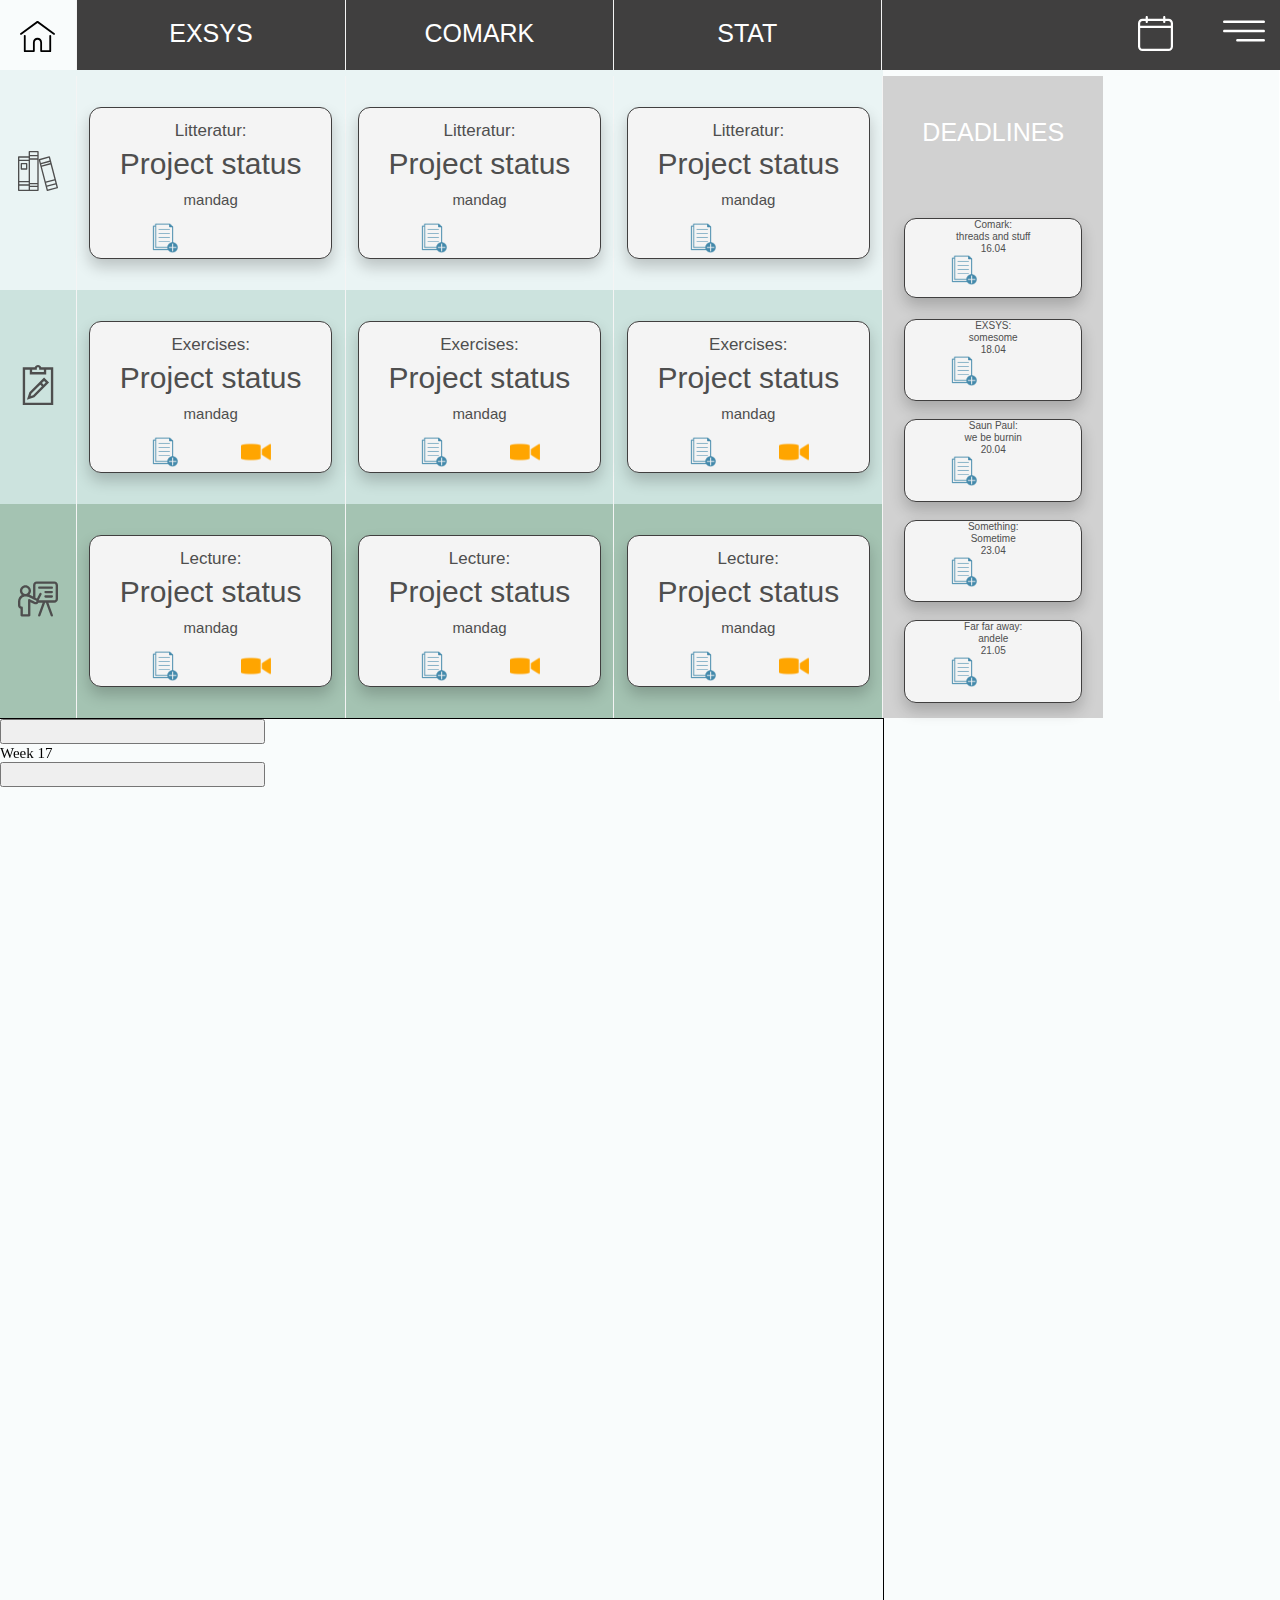
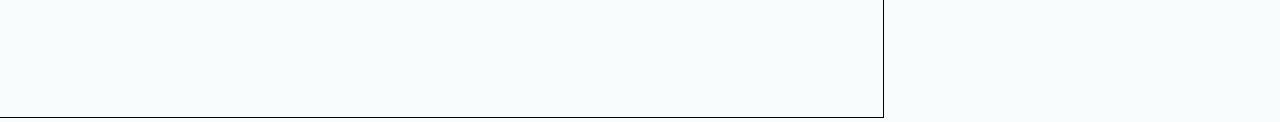
==== index.html @ a2595ec9 "merge" ====
<!DOCTYPE html>
<html lang="en">

<head>
    <meta charset="UTF-8">
    <link rel="stylesheet" type="text/css" href="grid.css">
    <script defer src="Javascript.js"></script>
    <meta http-equiv="X-UA-Compatible" content="IE=edge">
    <meta name="viewport" content="width=device-width, initial-scale=1.0">
</head>

<body>
    <div class="navbar">

        <div class="home" id="home">
            <img class="homeimg" src="/Bilder/home.svg">
        </div>
        <div class="exsys" onclick="andenFunktion()">
            <p>EXSYS</p>
        </div>
        <div class="comark" onclick="andenFunktion()">
            <p>COMARK</p>
        </div>
        <div class="stat" onclick="andenFunktion()">
            <p>STAT</p>
        </div>
        <div class="menu">
            <img class="menuimg">
        </div>
        <a class="kalenderimg" href="kalender.html">
            <img src="/Bilder/kalender.svg">
        </a>
    </div>

    <div class="menubox" id="menubox">
        <p>Menupunkt 1</p>
        <p>Menupunkt 2</p>
        <p>Menupunkt 3</p>
    </div>


    <div class="container">

        <div class="topgab"></div>
        <div class="topgab2"></div>
        <div class="topgab3"></div>
        <div class="topgab4"></div>

        <div class="to">
            <img class="toLogo" src="/Bilder/task.svg">

        </div>

        <div class="toEks">
            <div class="basicbutton">
                <h4>Exercises:</h4>
                <h3>Project status</h3>
                <p>mandag</p>
                <div class="videobutton"></div>
                <div class="documentbutton"></div>
            </div>
        </div>

        <div class="toCom">
            <div class="basicbutton">
                <h4>Exercises:</h4>
                <h3>Project status</h3>
                <p>mandag</p>
                <div class="videobutton"></div>
                <div class="documentbutton"></div>
            </div>
        </div>

        <div class="toStat">
            <div class="basicbutton">
                <h4>Exercises:</h4>
                <h3>Project status</h3>
                <p>mandag</p>
                <div class="videobutton"></div>
                <div class="documentbutton"></div>
            </div>
        </div>



        <div id="myDropdown2" class="dropdown-content2">
            <a href="#">1</a>
            <a href="#">2</a>
            <a href="#">3</a>
            <a href="#">4</a>
            <a href="#">5</a>
            <a href="#">6</a>
        </div>



        <div class="litteratur">
            <img class="litteraturLogo" src="Bilder/book.svg">
        </div>

        <div class="litteraturEks">
            <div class="basicbutton">
                <h4>Litteratur:</h4>
                <h3>Project status</h3>
                <p>mandag</p>
                <div class="documentbutton"></div>
            </div>
        </div>

        <div class="litteraturCom">
            <div class="basicbutton">
                <h4>Litteratur:</h4>
                <h3>Project status</h3>
                <p>mandag</p>
                <div class="documentbutton"></div>
            </div>
        </div>

        <div class="litteraturStat">
            <div class="basicbutton">
                <h4>Litteratur:</h4>
                <h3>Project status</h3>
                <p>mandag</p>
                <div class="documentbutton"></div>
            </div>
        </div>

        <div class="forelæsning">
            <img class="forelæsningLogo" src="Bilder/presentation.svg">
        </div>

        <div class="forelæsningEks">
            <!--Trigger/Open prototyping-->
            <div id="protobutton" class="basicbutton">
                <h4>Lecture:</h4>
                <h3>Project status</h3>
                <p>mandag</p>
                <div class="videobutton"></div>
                <div class="documentbutton"></div>
            </div>
        </div>


        <!--The modal-->
        <div id="protomodal" class="modal">
            <!--Content in the modal-->
            <div class="modal-content">
                <span id="protoclose" class="close">&times;</span>
                <p>Important information about prototyping</p>
            </div>
        </div>


        <div class="forelæsningCom">
            <div id="conbutton" class="basicbutton">
                <h4>Lecture:</h4>
                <h3>Project status</h3>
                <p>mandag</p>
                <div class="videobutton"></div>
                <div class="documentbutton"></div>
            </div>

        </div>

        <div id="conmodal" class="modal">
            <!--Content in the modal-->
            <div class="modal-content">
                <span id="conclose" class="close">&times;</span>
                <p>Important information about concurrency</p>
            </div>
        </div>

        <div class="forelæsningStat">
            <div id="normbutton" class="basicbutton">
                <h4>Lecture:</h4>
                <h3>Project status</h3>
                <p>mandag</p>
                <div class="videobutton"></div>
                <div class="documentbutton"></div>
            </div>
        </div>

        <div id="normmodal" class="modal">
            <!--Content in the modal-->
            <div class="modal-content">
                <span id="normclose" class="close">&times;</span>
                <p>Important information about Normalfordeling</p>
            </div>
        </div>

        <div class="deadlines">
            <h5>DEADLINES</h5>
            <div class="basicbutton space">
                <h4>Comark:</h4>
                <h3>threads and stuff</h3>
                <p>16.04</p>
                <div class="documentbutton"></div>
            </div>
            <div class="basicbutton rest">
                <h4>EXSYS:</h4>
                <h3>somesome</h3>
                <p>18.04</p>
                <div class="documentbutton"></div>
            </div>
            <div class="basicbutton rest">
                <h4>Saun Paul:</h4>
                <h3>we be burnin</h3>
                <p>20.04</p>
                <div class="documentbutton"></div>
            </div>
            <div class="basicbutton rest">
                <h4>Something:</h4>
                <h3>Sometime</h3>
                <p>23.04</p>
                <div class="documentbutton"></div>
            </div>
            <div class="basicbutton rest">
                <h4>Far far away:</h4>
                <h3>andele</h3>
                <p>21.05</p>
                <div class="documentbutton"></div>
            </div>
        </div>
        <!--
        <div class="Chat Chat0">
        </div>
        <div class="Chat Chat1">
        </div>
        <div class="Chat Chat2">
        </div>

        <div class="Chat">
            <button class="ChatButton" type="button" onclick="addChat()">+</button>
            <div id="myDropdown3" class="dropdown-content3">
                <a href="#">Add new chat</a>
            </div>
        </div>
        -->

        <div class="scroll"> </div>

        <div class="kalenderfremogtilbage">
            <button class="back"></button>
            <div class="Weeknumber"> Week 17 </div>
            <button class="front"></button>
        </div>
        <div class="bund">
            Placeholder
        </div>

    </div>
</body>

</html>
---- grid.css ----
body{
  background-color: #f9fcfc;
  margin: 0 auto;
}

.navbar{
  position: fixed;
  width: 100%;
  height: 70px;
  background-color: #403F3F;
  font-family: Helvetica, Arial, sans-serif;
  font-weight: lighter;
  font-size: 25px;
  color: white;
  text-align: center;
  z-index: +5;
}

.navbar div{
  height: 70px;
}

.container {
  margin-top: -7px;
  width: 100%;
  float: left;
  display: grid;
  grid-template-columns: [first] 6% [line2] 21% [line3] 21% [line4] 21% [line5] auto [line6] 30px [end];
  grid-template-rows: [row1-start] auto [row1-end] auto
   [row2-start] auto [row2-end] auto [row3-start] auto [row3-end] auto [row4-start] auto [row4-end] auto 
   [row5-start] auto [row5-end] auto [row6-start] auto [row6-end] auto [row7-start] auto [row7-end] auto [row8-start] 2px [row8-end] 2px [last-line];
}

.exsys{
  float: left;
  width: 21%;
}
.exsys:hover, .comark:hover, .stat:hover{
  background-color: #f9fcfc;
  color: #403F3F;
}
.comark{
  float: left;
  width: 20.8%;
}
.stat{
  float: left;
  width: 20.9%;
}

.menu, .kalenderimg{
  float: right;
}

.home{
  background-color: #f9fcfc;
  float: left;
  width:5.9%;
  align-items: center;
  height: 70px;
}

.homeimg{
  grid-column: 1;
  grid-row: 1;
  width: 35px;
  height: 35px;  
}

.exsys, .comark, .stat, .homeimg, .menuimg, .menu{
  cursor: pointer;
}

.exsys p, .comark p, .stat p, .homeimg{
  margin-top: 19px;
}

.menuimg{
  width: 42px;
  height: 42px;  
  justify-self: end;
  margin-top: 10px;
  margin-right: 15px;
}


.kalenderimg{
  display: grid;
  grid-column: 5;
  grid-row: 1;
  justify-self: end;
  height: 35px;
  width: 35px;
  margin-top: 16px;
  margin-right: 50px;

}


.toLogo, .litteraturLogo, .forelæsningLogo{
  height: 40px;
  width: 40px;
  margin-top: 75px;
  justify-self: center;

}

.topgab { display: grid; grid-column: 1; grid-row: 2;}
.topgab2 { display: grid; grid-column: 2; grid-row: 2;}
.topgab3 { display: grid; grid-column: 3; grid-row: 2;}
.topgab4 { display: grid; grid-column: 4; grid-row: 2;}
.topgab, .topgab2, .topgab3, .topgab4{
  height: 65px;
  background-color: #EAF4F4;
}

.to { display: grid; grid-column: 1; grid-row: 4;}

.toEks{ display: grid; grid-column: 2; grid-row: 4; justify-items: center;}

.toCom{ display: grid; grid-column: 3; grid-row: 4; justify-items: center;}

.toStat{ display: grid; grid-column: 4; grid-row: 4; justify-items: center;}

.litteratur { display: grid; grid-column: 1; grid-row: 3;}

.litteraturEks{ display: grid; grid-column: 2; grid-row: 3; justify-items: center;}

.litteraturCom{ display: grid; grid-column: 3; grid-row: 3; justify-items: center;}

.litteraturStat{display: grid; grid-column: 4; grid-row: 3; justify-items: center;}

.forelæsning{display: grid; grid-column: 1; grid-row: 5; }

.forelæsningEks{display: grid; grid-column: 2; grid-row: 5; justify-items: center;}

.forelæsningCom{display: grid; grid-column: 3; grid-row: 5; justify-items: center;}

.forelæsningStat{display: grid; grid-column: 4; grid-row: 5; justify-items: center;}

.forelæsningStat, .forelæsningCom, .forelæsningEks, .forelæsning{
  background-color: #A4C3B2;
}

.litteratur, .litteraturCom, .litteraturEks, .litteraturStat{
  background-color: #EAF4F4;
}

.to, .toCom, .toEks, .toStat{
  background-color: #CCE3DE; 
}

.forelæsningStat, .forelæsningCom, .forelæsningEks, .forelæsning, .litteratur, .litteraturCom, .litteraturEks, .litteraturStat, .to, .toCom, .toEks, .toStat, .exsys, .comark, .stat, .home{
border-right: 0.1px solid #F4F4F4;
}

  .basicbutton{
    margin-top: 31px;
    margin-bottom: 31px;
    background-color: #F4F4F4;
    z-index: 2;
    color: #403F3F;
    border:0.2px;
    border-style: solid;
    box-shadow: 0px 8px 15px rgba(0, 0, 0, 0.2);
    font-family: 'Roboto', sans-serif;
    border-radius: 12px;
    font-size: 15px;
    height: 150px;
    width: 90%;
    text-align: center;
    }
  
  .basicbutton h4, .basicbutton h3, .basicbutton p{
    justify-self: stretch;
    font-family: Helvetica, Arial, sans-serif;
    font-weight: lighter;
    color:#4e4e4e;
  }  

  .basicbutton h3{
    font-size: 30px;
    margin-top: -17px;
  }

  .basicbutton h4{
    font-size: 17px;
    margin-top: 13px;
  }

  .basicbutton p{
    font-size: 15px;
    margin-top: -20px;
  }
    
.scroll{
  height: 1000px;
  display: grid; grid-column: 2; grid-row: 6; justify-items: center;
}

.dropdown {
  display: inline-block;
  left: 4%;
  top: 20%;
  }
            
  .dropdown-content {
  display: none;
  margin-top: 50px;
  background-color: #f1f1f1;
  min-width: 160px;
  overflow: auto;
  box-shadow: 0px 8px 16px 0px rgba(0,0,0,0.2);
  z-index: 1;
  }
            
  .dropdown-content a {
  color: black;
  border: 1px;
  padding: 12px 16px;
  text-decoration: none;
  display: block;
  }
            
  .dropdown a:hover {background-color: #ddd;}
            
  .show {display: block;}
  
            
  .dropdown-content2 {
  display: none;
  background-color: #f1f1f1;
  min-width: 160px;
  overflow: auto;
  box-shadow: 0px 8px 16px 0px rgba(0,0,0,0.2);
  z-index: 1;
  margin-top: 50px;
  }
            
  .dropdown-content2 a {
  color: black;
  border: 1px;
  text-decoration: none;
  display: block;
  }
            
  .dropdown2 a:hover {background-color: #ddd;}
            
  .show2 {display: block;}
  
  .dropdown3 {
  left: 90%;
  top: 20%;
  }
            
  .dropdown-content3 {
  display: none;
  background-color: #f1f1f1;
  min-width: 160px;
  overflow: auto;
  box-shadow: 0px 8px 16px 0px rgba(0,0,0,0.2);
  z-index: 1;
  margin-top: 42px;
  }
            
  .dropdown-content3 a {
  color: black;
  border: 1px;
  text-decoration: none;
  display: block;
  }
            
  .dropdown3 a:hover {background-color: #ddd;}
            
  .show3 {display: block;}

 .deadlines{
  display: grid;
  grid-column: 5;
  grid-row: 3/7;
  justify-items: center;
  margin: none;
  padding: none;
  background-color: rgb(209, 209, 209);
  width: 60%; 
  height: 39.1%;
  }
  .deadlines h5{
    font-family: Helvetica, Arial, sans-serif;
  font-weight: lighter;
  font-size: 25px;
  color: white;
  }

  .deadlines h4{
    font-size: 10px;
    margin: 0px;
  }
  .deadlines h3{
    font-size: 10px;
    margin-top: 1px;
    margin-bottom: 1px;
    margin: none;
  }
  .deadlines p{
    font-size: 10px;
    margin-top: 1px;
    margin-bottom: 1px;
    margin: none;
  }

  .space{
    margin: 0px;
    height: 80%;
    width: 80%;
  }

  .rest{
    margin: 0px;
    margin-top: 3px;
    height: 80%;
    width: 80%;
  }
  */

  .bund{
    grid-column: 1/5;
    grid-row: 7;
  }

  /*
  .Chat{
    border-radius: 50%
    border: 1px;
    height: 40px;
    width: 40px;
    display: grid;
    box-shadow: 0px 8px 15px rgba(0, 0, 0, 0.4);
    background-size: cover;
    justify-items: center;
    grid-column: 6;
    grid-row: 3/10;
    margin-right: 100px;
    }
    
  .Chat:hover{
    cursor: pointer;
    transform: translateY(-2%);
    }
    
  .Chat0{
    background-image: url(Bilder/Chat.png);
    margin-top: 20px;
    }
          
  .Chat1{
    background-image: url(Bilder/Chat1.png);
    margin-top: 90px;
    }
          
  .Chat2{
    background-image: url(Bilder/Chat2.png);
    margin-top: 160px;
    }
    
    .ChatButton{
      margin-top: 230px; 
    height:40px;
    width:40px;
    line-height: 0.8em;
    color: black;
    border:0px;
    border-style: solid;
    box-shadow: 0px 8px 15px rgba(0, 0, 0, 0.2);
    font-family: 'Roboto', sans-serif;
    border-radius: 25px;
    font-size: 15px;
    }
    */

    
  
/* The Modal (background) */
.modal {
  display: none; /* Hidden by default */
  position: fixed; /* Stay in place */
  z-index: 5; /* Sit on top */
  padding-top: 100px; /* Location of the box */
  left: 25%;
  top: 13%;
  width: 50%; /* Full width */
  height: 50%; /* Full height */
  overflow: auto; /* Enable scroll if needed */
  background-color: rgba(255, 255, 255, 0.4); /* Black w/ opacity */
}

/* Modal Content */
.modal-content {
  background-color: #fefefe;
  margin: auto;
  padding: 20px;
  border: 1px solid #888;
  width: 80%;
}

/* The Close Button */
.close {
  color: #aaaaaa;
  float: right;
  font-size: 28px;
  font-weight: bold;
}

.close:hover,
.close:focus {
  color: #000;
  text-decoration: none;
  cursor: pointer;
}

.navbar{
  position: fixed;
  width: 100%;
  height: 70px;
  background-color: #403F3F;
  font-family: Helvetica, Arial, sans-serif;
  font-weight: lighter;
  font-size: 25px;
  color: white;
  text-align: center;
  z-index: +5;
 }
  
 .navbar div{
  height: 70px;
 }
  
 .menubox{
  margin-top: 70px;
  position: fixed;
  background-color: #403F3F;
  height: 630px;
  width: 0px;
  right: 0;
  -webkit-transition: 1s;
  -moz-transition: 1s;
  -ms-transition: 1s;
  -o-transition: 1s;
  transition: 1s;
  border-left: 0.1px solid #ffffff;
  border-top: 0.1px solid #ffffff;
 }
  
 .menubox p{
  font-size: 25px;
  color: rgb(255, 255, 255);
  font-family: Helvetica, Arial, sans-serif;
  font-weight: lighter;
  margin-left: 50px;
  margin-top: 30px;
  white-space: nowrap;
 }
  
 .menubox.menuexpand {
  width: 31%;
 }

 .menuimg{
  width: 42px;
  height: 42px; 
  justify-self: end;
  margin-top: 10px;
  margin-right: 15px;
  content:url("/Bilder/menu.svg");
  transition: opacity 0.2 ease;
 }
  
  
 .menuimg.menuimgexpand {
  opacity: 100;
  content:url("/Bilder/cros.svg");
 }

 .videobutton{
  float: right;
  background-size: cover;
  background-position-x: center;
  background-image: url(Bilder/video-call-icon-11-256.png);
  height: 30px;
  width: 30px;
  margin-right: 25%;
 }

 .documentbutton{
  float: left;
  background-size: cover;
  background-position-x: center;
  background-image: url(Bilder/adddoc.png);
  height: 30px;
  width: 30px;
  margin-left: 25%;
 }

 .kalenderfremogtilbage{
  grid-column: 1/5;
  grid-row: 6;
  font-size: 15px;
  z-index: 15;
  border: #000;
  border:1px;
  border-style: solid;
  justify-self: center;
  width: 100%;
 }

 .back{
   width: 30%;
   height: 25px;
 }

 .front{
  width: 30%;
  height: 25px;
}

.Weeknumber{
  width: 40%;
}
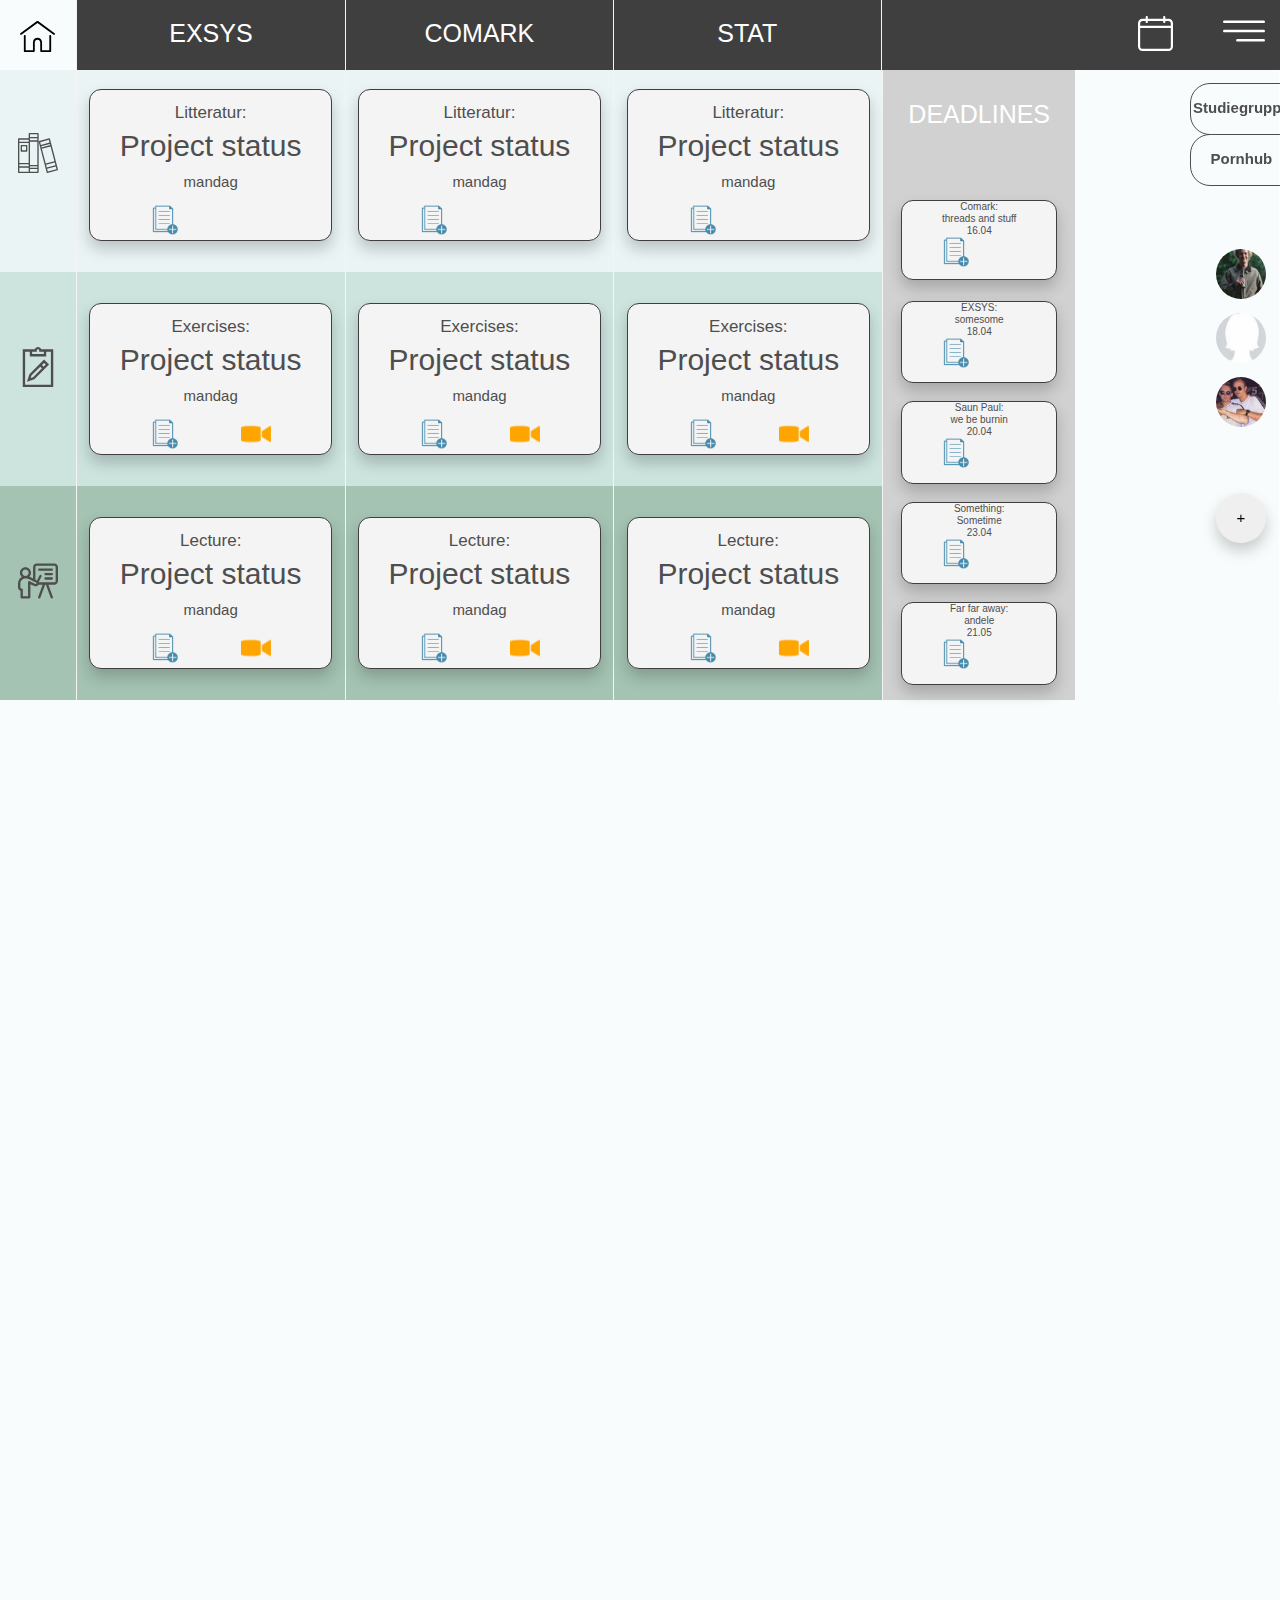
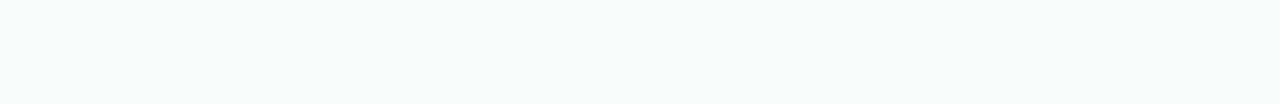
==== commit f3c6de9a: "grupper og chat" ====
--- a/index.html
+++ b/index.html
@@ -221,31 +221,34 @@
                 <div class="documentbutton"></div>
             </div>
         </div>
-        <!--
-        <div class="Chat Chat0">
-        </div>
+
+        <div class="bund">
+            Placeholder
+        </div>
+
         <div class="Chat Chat1">
         </div>
         <div class="Chat Chat2">
         </div>
-
-        <div class="Chat">
+        <div class="Chat Chat3">
+        </div>
+        
+        <div class="Chat"> </div>
+
+        <div class="Chat 4">
             <button class="ChatButton" type="button" onclick="addChat()">+</button>
+        </div>
             <div id="myDropdown3" class="dropdown-content3">
                 <a href="#">Add new chat</a>
             </div>
-        </div>
-        -->
-
+       
         <div class="scroll"> </div>
 
-        <div class="kalenderfremogtilbage">
-            <button class="back"></button>
-            <div class="Weeknumber"> Week 17 </div>
-            <button class="front"></button>
-        </div>
-        <div class="bund">
-            Placeholder
+        <div class="Groups"> 
+            <p>Studiegruppe</p>
+        </div>
+        <div class="Groups Groups1"> 
+            <p>Pornhub</p>
         </div>
 
     </div>
--- a/grid.css
+++ b/grid.css
@@ -25,7 +25,7 @@
   width: 100%;
   float: left;
   display: grid;
-  grid-template-columns: [first] 6% [line2] 21% [line3] 21% [line4] 21% [line5] auto [line6] 30px [end];
+  grid-template-columns: [first] 6% [line2] 21% [line3] 21% [line4] 21% [line5] 15% [line6] 30% [end];
   grid-template-rows: [row1-start] auto [row1-end] auto
    [row2-start] auto [row2-end] auto [row3-start] auto [row3-end] auto [row4-start] auto [row4-end] auto 
    [row5-start] auto [row5-end] auto [row6-start] auto [row6-end] auto [row7-start] auto [row7-end] auto [row8-start] 2px [row8-end] 2px [last-line];
@@ -249,18 +249,23 @@
   .show2 {display: block;}
   
   .dropdown3 {
-  left: 90%;
-  top: 20%;
+    left: 90%;
+    top: 20%;
   }
             
   .dropdown-content3 {
   display: none;
   background-color: #f1f1f1;
-  min-width: 160px;
   overflow: auto;
   box-shadow: 0px 8px 16px 0px rgba(0,0,0,0.2);
-  z-index: 1;
-  margin-top: 42px;
+  z-index: 1; 
+  grid-column: 6;
+  grid-row: 4/6;
+  width: 5%;
+  height: 15%;
+  margin-top: 38%;
+  margin-left:94.5%;
+  position: fixed;
   }
             
   .dropdown-content3 a {
@@ -268,6 +273,7 @@
   border: 1px;
   text-decoration: none;
   display: block;
+  font-size: 15px;
   }
             
   .dropdown3 a:hover {background-color: #ddd;}
@@ -277,13 +283,11 @@
  .deadlines{
   display: grid;
   grid-column: 5;
-  grid-row: 3/7;
+  grid-row: 3/6;
   justify-items: center;
   margin: none;
   padding: none;
   background-color: rgb(209, 209, 209);
-  width: 60%; 
-  height: 39.1%;
   }
   .deadlines h5{
     font-family: Helvetica, Arial, sans-serif;
@@ -321,26 +325,27 @@
     height: 80%;
     width: 80%;
   }
-  */
 
   .bund{
-    grid-column: 1/5;
-    grid-row: 7;
-  }
-
-  /*
+    grid-column: 1/9;
+    grid-row: 8;
+    position: absolute;
+    font-size: 15px;
+  }
+
+  
   .Chat{
-    border-radius: 50%
-    border: 1px;
-    height: 40px;
-    width: 40px;
     display: grid;
-    box-shadow: 0px 8px 15px rgba(0, 0, 0, 0.4);
     background-size: cover;
-    justify-items: center;
-    grid-column: 6;
-    grid-row: 3/10;
-    margin-right: 100px;
+    border-radius: 50px;
+    height: 50px;
+    width: 50px;
+    margin-left: 5%;
+    float: right;
+    position: fixed;
+    margin-left: 95%;
+  
+  
     }
     
   .Chat:hover{
@@ -348,25 +353,27 @@
     transform: translateY(-2%);
     }
     
-  .Chat0{
+  .Chat1{
     background-image: url(Bilder/Chat.png);
-    margin-top: 20px;
-    }
-          
-  .Chat1{
-    background-image: url(Bilder/Chat1.png);
-    margin-top: 90px;
+   margin-top: 20%;
+  
     }
           
   .Chat2{
-    background-image: url(Bilder/Chat2.png);
-    margin-top: 160px;
+    background-image: url(Bilder/Chat1.png);
+    margin-top: 25%;
+  
     }
-    
+
+    .Chat3{
+      background-image: url(Bilder/Chat2.png);
+      margin-top: 30%;
+     
+      }
+    
+
     .ChatButton{
-      margin-top: 230px; 
-    height:40px;
-    width:40px;
+    margin-top: 500px; 
     line-height: 0.8em;
     color: black;
     border:0px;
@@ -375,8 +382,16 @@
     font-family: 'Roboto', sans-serif;
     border-radius: 25px;
     font-size: 15px;
+    height: 50px;
+    width: 50px;
+   
     }
-    */
+
+    .ChatButton:hover{
+      cursor: pointer;
+      transform: translateY(-2%);
+      }
+    
 
     
   
@@ -501,30 +516,37 @@
   margin-left: 25%;
  }
 
- .kalenderfremogtilbage{
-  grid-column: 1/5;
-  grid-row: 6;
-  font-size: 15px;
-  z-index: 15;
-  border: #000;
-  border:1px;
-  border-style: solid;
-  justify-self: center;
-  width: 100%;
- }
-
- .back{
-   width: 30%;
-   height: 25px;
- }
-
- .front{
-  width: 30%;
-  height: 25px;
-}
-
-.Weeknumber{
-  width: 40%;
-}
-
-
+ .Groups{
+  display: grid;
+    background-size: cover;
+    border-top-left-radius:20px;
+    border-bottom-left-radius: 20px;
+    height: 50px;
+    width: 100px;
+    margin-left: 5%;
+    float: right;
+    position: fixed;
+    margin-left: 93%;
+    margin-top: 7%;
+    box-shadow: #000;
+    border:1px;
+    border-style: solid;
+    text-align: center;
+    justify-self: stretch;
+    font-family: Helvetica, Arial, sans-serif;
+    font-weight:bold;
+    color:#4e4e4e;
+    font-size: 15px;
+    
+  
+ }
+
+ .Groups1{
+  margin-top: 11%;
+  
+ }
+
+ .Groups:hover{
+  transform: translateY(-1px);
+
+ }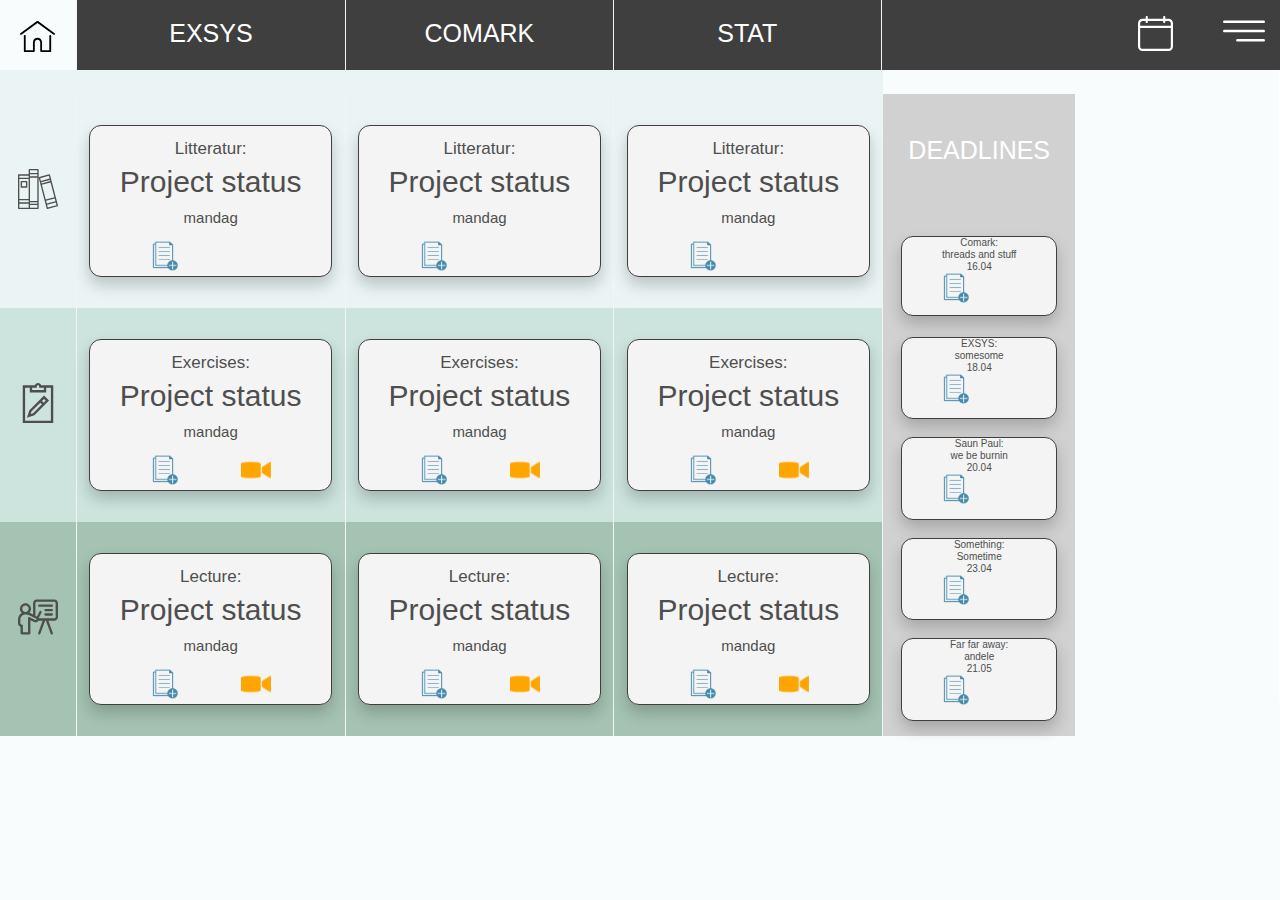
==== commit 07340ea9: "grupper og chat" ====
--- a/index.html
+++ b/index.html
@@ -7,6 +7,7 @@
     <script defer src="Javascript.js"></script>
     <meta http-equiv="X-UA-Compatible" content="IE=edge">
     <meta name="viewport" content="width=device-width, initial-scale=1.0">
+    <title>CoolStudent.net</title>
 </head>
 
 <body>
@@ -221,11 +222,17 @@
                 <div class="documentbutton"></div>
             </div>
         </div>
+<<<<<<< HEAD
 
         <div class="bund">
             Placeholder
         </div>
 
+=======
+        <!--
+        <div class="Chat Chat0">
+        </div>
+>>>>>>> 6fac6bc03d32839d151b97b0165abacaf359f6f5
         <div class="Chat Chat1">
         </div>
         <div class="Chat Chat2">
@@ -244,11 +251,24 @@
        
         <div class="scroll"> </div>
 
+<<<<<<< HEAD
         <div class="Groups"> 
             <p>Studiegruppe</p>
         </div>
         <div class="Groups Groups1"> 
             <p>Pornhub</p>
+=======
+        <div class="kalenderfremogtilbage">
+            <button class="back"></button>
+            <div class="Weeknumber"> Week 17 </div>
+            <button class="front"></button>
+        </div>
+
+
+
+        <div class="bund">
+            Placeholder
+>>>>>>> 6fac6bc03d32839d151b97b0165abacaf359f6f5
         </div>
 
     </div>
--- a/grid.css
+++ b/grid.css
@@ -325,12 +325,11 @@
     height: 80%;
     width: 80%;
   }
+  */
 
   .bund{
-    grid-column: 1/9;
-    grid-row: 8;
-    position: absolute;
-    font-size: 15px;
+    grid-column: 1/5;
+    grid-row: 7;
   }
 
   
@@ -464,6 +463,7 @@
   transition: 1s;
   border-left: 0.1px solid #ffffff;
   border-top: 0.1px solid #ffffff;
+  z-index: 3;
  }
   
  .menubox p{
@@ -549,4 +549,31 @@
  .Groups:hover{
   transform: translateY(-1px);
 
- }+ }
+ .kalenderfremogtilbage{
+  grid-column: 1/5;
+  grid-row: 6;
+  font-size: 15px;
+  z-index: 15;
+  border: #000;
+  border:1px;
+  border-style: solid;
+  justify-self: center;
+  width: 100%;
+ }
+
+ .back{
+   width: 30%;
+   height: 25px;
+ }
+
+ .front{
+  width: 30%;
+  height: 25px;
+}
+
+.Weeknumber{
+  width: 40%;
+}
+
+
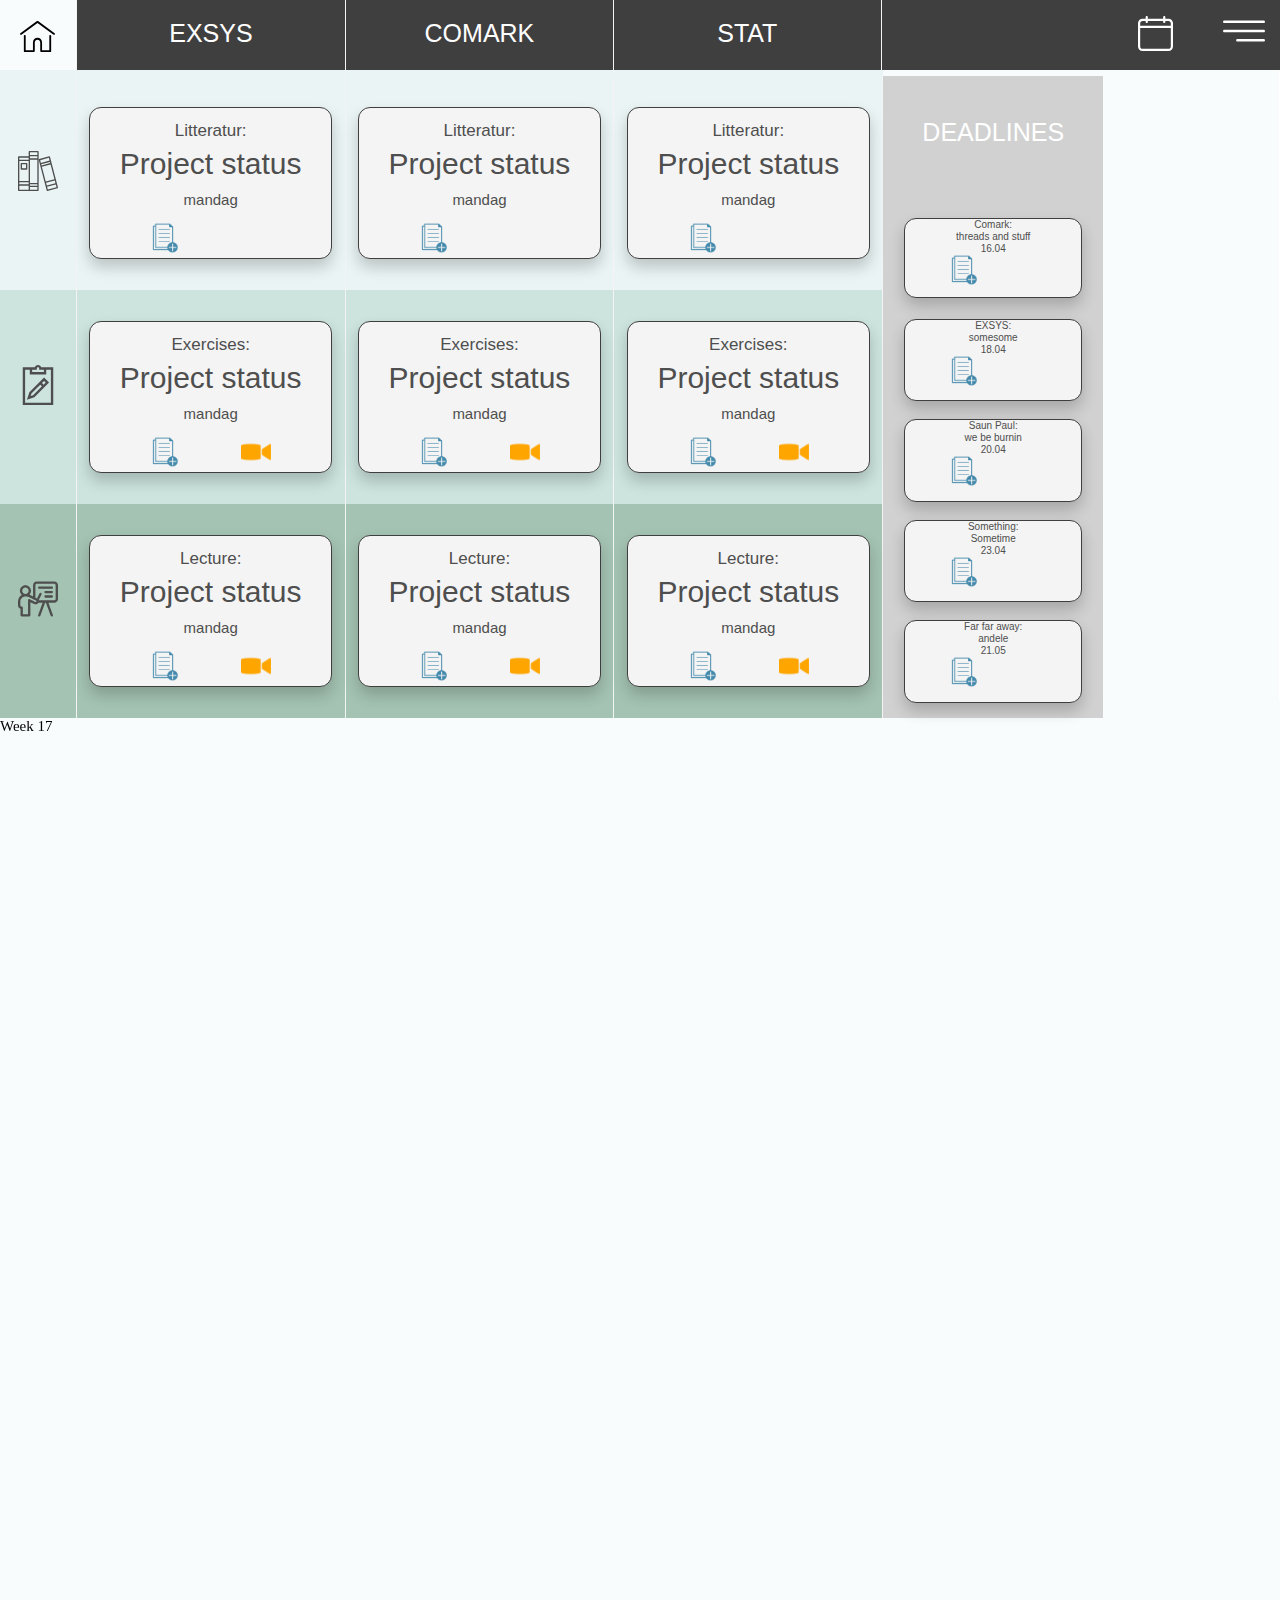
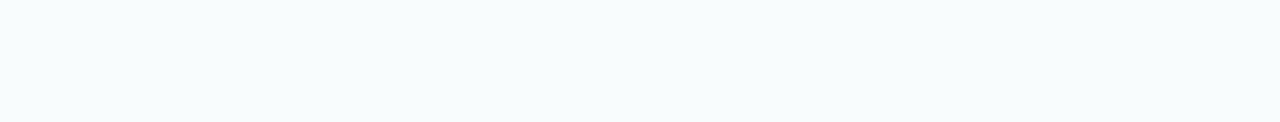
==== commit 0a56bdf1: "week" ====
--- a/index.html
+++ b/index.html
@@ -222,55 +222,36 @@
                 <div class="documentbutton"></div>
             </div>
         </div>
-<<<<<<< HEAD
+        <!--
+        <div class="Chat Chat0">
+        </div>
+        <div class="Chat Chat1">
+        </div>
+        <div class="Chat Chat2">
+        </div>
+
+        <div class="Chat">
+            <button class="ChatButton" type="button" onclick="addChat()">+</button>
+            <div id="myDropdown3" class="dropdown-content3">
+                <a href="#">Add new chat</a>
+            </div>
+        </div>
+        -->
+
+        <div class="scroll"> </div>
+
+        <div class="kalenderfremogtilbage">
+            <div id="back"></div>
+            <div id="Weeknumber"> Week 17 </div>
+            <div id="front"></div>
+        </div>
+
+
 
         <div class="bund">
             Placeholder
         </div>
 
-=======
-        <!--
-        <div class="Chat Chat0">
-        </div>
->>>>>>> 6fac6bc03d32839d151b97b0165abacaf359f6f5
-        <div class="Chat Chat1">
-        </div>
-        <div class="Chat Chat2">
-        </div>
-        <div class="Chat Chat3">
-        </div>
-        
-        <div class="Chat"> </div>
-
-        <div class="Chat 4">
-            <button class="ChatButton" type="button" onclick="addChat()">+</button>
-        </div>
-            <div id="myDropdown3" class="dropdown-content3">
-                <a href="#">Add new chat</a>
-            </div>
-       
-        <div class="scroll"> </div>
-
-<<<<<<< HEAD
-        <div class="Groups"> 
-            <p>Studiegruppe</p>
-        </div>
-        <div class="Groups Groups1"> 
-            <p>Pornhub</p>
-=======
-        <div class="kalenderfremogtilbage">
-            <button class="back"></button>
-            <div class="Weeknumber"> Week 17 </div>
-            <button class="front"></button>
-        </div>
-
-
-
-        <div class="bund">
-            Placeholder
->>>>>>> 6fac6bc03d32839d151b97b0165abacaf359f6f5
-        </div>
-
     </div>
 </body>
 
--- a/grid.css
+++ b/grid.css
@@ -25,7 +25,7 @@
   width: 100%;
   float: left;
   display: grid;
-  grid-template-columns: [first] 6% [line2] 21% [line3] 21% [line4] 21% [line5] 15% [line6] 30% [end];
+  grid-template-columns: [first] 6% [line2] 21% [line3] 21% [line4] 21% [line5] auto [line6] 30px [end];
   grid-template-rows: [row1-start] auto [row1-end] auto
    [row2-start] auto [row2-end] auto [row3-start] auto [row3-end] auto [row4-start] auto [row4-end] auto 
    [row5-start] auto [row5-end] auto [row6-start] auto [row6-end] auto [row7-start] auto [row7-end] auto [row8-start] 2px [row8-end] 2px [last-line];
@@ -249,23 +249,18 @@
   .show2 {display: block;}
   
   .dropdown3 {
-    left: 90%;
-    top: 20%;
+  left: 90%;
+  top: 20%;
   }
             
   .dropdown-content3 {
   display: none;
   background-color: #f1f1f1;
+  min-width: 160px;
   overflow: auto;
   box-shadow: 0px 8px 16px 0px rgba(0,0,0,0.2);
-  z-index: 1; 
-  grid-column: 6;
-  grid-row: 4/6;
-  width: 5%;
-  height: 15%;
-  margin-top: 38%;
-  margin-left:94.5%;
-  position: fixed;
+  z-index: 1;
+  margin-top: 42px;
   }
             
   .dropdown-content3 a {
@@ -273,7 +268,6 @@
   border: 1px;
   text-decoration: none;
   display: block;
-  font-size: 15px;
   }
             
   .dropdown3 a:hover {background-color: #ddd;}
@@ -283,11 +277,13 @@
  .deadlines{
   display: grid;
   grid-column: 5;
-  grid-row: 3/6;
+  grid-row: 3/7;
   justify-items: center;
   margin: none;
   padding: none;
   background-color: rgb(209, 209, 209);
+  width: 60%; 
+  height: 39.1%;
   }
   .deadlines h5{
     font-family: Helvetica, Arial, sans-serif;
@@ -332,19 +328,19 @@
     grid-row: 7;
   }
 
-  
+  /*
   .Chat{
+    border-radius: 50%
+    border: 1px;
+    height: 40px;
+    width: 40px;
     display: grid;
+    box-shadow: 0px 8px 15px rgba(0, 0, 0, 0.4);
     background-size: cover;
-    border-radius: 50px;
-    height: 50px;
-    width: 50px;
-    margin-left: 5%;
-    float: right;
-    position: fixed;
-    margin-left: 95%;
-  
-  
+    justify-items: center;
+    grid-column: 6;
+    grid-row: 3/10;
+    margin-right: 100px;
     }
     
   .Chat:hover{
@@ -352,27 +348,25 @@
     transform: translateY(-2%);
     }
     
+  .Chat0{
+    background-image: url(Bilder/Chat.png);
+    margin-top: 20px;
+    }
+          
   .Chat1{
-    background-image: url(Bilder/Chat.png);
-   margin-top: 20%;
-  
+    background-image: url(Bilder/Chat1.png);
+    margin-top: 90px;
     }
           
   .Chat2{
-    background-image: url(Bilder/Chat1.png);
-    margin-top: 25%;
-  
-    }
-
-    .Chat3{
-      background-image: url(Bilder/Chat2.png);
-      margin-top: 30%;
-     
-      }
+    background-image: url(Bilder/Chat2.png);
+    margin-top: 160px;
+    }
     
-
     .ChatButton{
-    margin-top: 500px; 
+      margin-top: 230px; 
+    height:40px;
+    width:40px;
     line-height: 0.8em;
     color: black;
     border:0px;
@@ -381,16 +375,8 @@
     font-family: 'Roboto', sans-serif;
     border-radius: 25px;
     font-size: 15px;
-    height: 50px;
-    width: 50px;
-   
-    }
-
-    .ChatButton:hover{
-      cursor: pointer;
-      transform: translateY(-2%);
-      }
-    
+    }
+    */
 
     
   
@@ -463,7 +449,6 @@
   transition: 1s;
   border-left: 0.1px solid #ffffff;
   border-top: 0.1px solid #ffffff;
-  z-index: 3;
  }
   
  .menubox p{
@@ -516,60 +501,22 @@
   margin-left: 25%;
  }
 
- .Groups{
-  display: grid;
-    background-size: cover;
-    border-top-left-radius:20px;
-    border-bottom-left-radius: 20px;
-    height: 50px;
-    width: 100px;
-    margin-left: 5%;
-    float: right;
-    position: fixed;
-    margin-left: 93%;
-    margin-top: 7%;
-    box-shadow: #000;
-    border:1px;
-    border-style: solid;
-    text-align: center;
-    justify-self: stretch;
-    font-family: Helvetica, Arial, sans-serif;
-    font-weight:bold;
-    color:#4e4e4e;
-    font-size: 15px;
-    
-  
- }
-
- .Groups1{
-  margin-top: 11%;
-  
- }
-
- .Groups:hover{
-  transform: translateY(-1px);
-
- }
  .kalenderfremogtilbage{
   grid-column: 1/5;
   grid-row: 6;
   font-size: 15px;
   z-index: 15;
-  border: #000;
-  border:1px;
-  border-style: solid;
   justify-self: center;
+  height: 25px;
   width: 100%;
  }
 
  .back{
    width: 30%;
-   height: 25px;
  }
 
  .front{
   width: 30%;
-  height: 25px;
 }
 
 .Weeknumber{
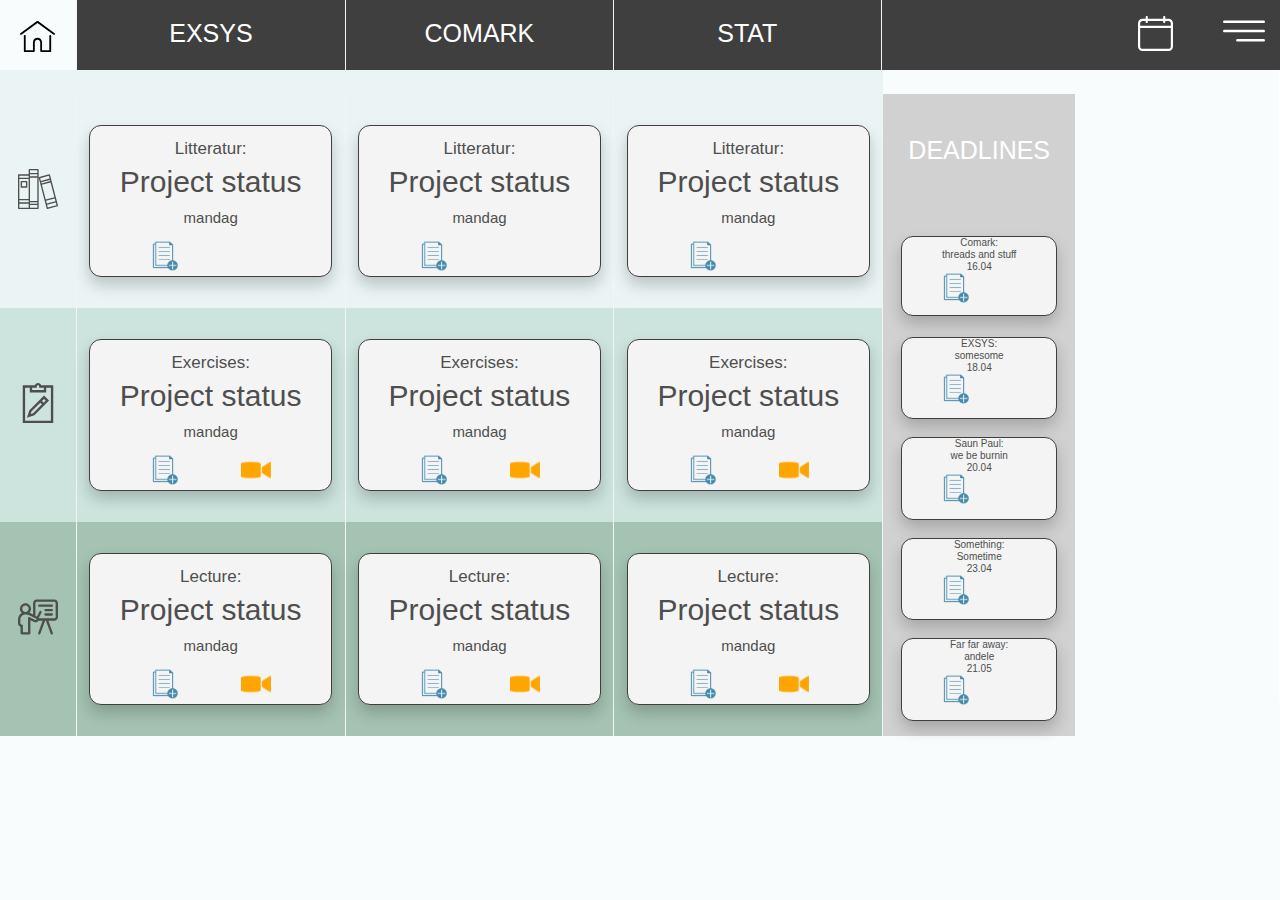
==== commit d4cf37e5: "Merge branch 'master' of gitlab.au.dk:exsys2021/it/en-god-slad/coolstudent.net" ====
--- a/index.html
+++ b/index.html
@@ -222,24 +222,42 @@
                 <div class="documentbutton"></div>
             </div>
         </div>
+<<<<<<< HEAD
+
+        <div class="bund">
+            Placeholder
+        </div>
+
+=======
         <!--
         <div class="Chat Chat0">
         </div>
+>>>>>>> 6fac6bc03d32839d151b97b0165abacaf359f6f5
         <div class="Chat Chat1">
         </div>
         <div class="Chat Chat2">
         </div>
-
-        <div class="Chat">
+        <div class="Chat Chat3">
+        </div>
+        
+        <div class="Chat"> </div>
+
+        <div class="Chat 4">
             <button class="ChatButton" type="button" onclick="addChat()">+</button>
+        </div>
             <div id="myDropdown3" class="dropdown-content3">
                 <a href="#">Add new chat</a>
             </div>
-        </div>
-        -->
-
+       
         <div class="scroll"> </div>
 
+<<<<<<< HEAD
+        <div class="Groups"> 
+            <p>Studiegruppe</p>
+        </div>
+        <div class="Groups Groups1"> 
+            <p>Pornhub</p>
+=======
         <div class="kalenderfremogtilbage">
             <div id="back"></div>
             <div id="Weeknumber"> Week 17 </div>
@@ -250,6 +268,7 @@
 
         <div class="bund">
             Placeholder
+>>>>>>> 6fac6bc03d32839d151b97b0165abacaf359f6f5
         </div>
 
     </div>
--- a/grid.css
+++ b/grid.css
@@ -25,7 +25,7 @@
   width: 100%;
   float: left;
   display: grid;
-  grid-template-columns: [first] 6% [line2] 21% [line3] 21% [line4] 21% [line5] auto [line6] 30px [end];
+  grid-template-columns: [first] 6% [line2] 21% [line3] 21% [line4] 21% [line5] 15% [line6] 30% [end];
   grid-template-rows: [row1-start] auto [row1-end] auto
    [row2-start] auto [row2-end] auto [row3-start] auto [row3-end] auto [row4-start] auto [row4-end] auto 
    [row5-start] auto [row5-end] auto [row6-start] auto [row6-end] auto [row7-start] auto [row7-end] auto [row8-start] 2px [row8-end] 2px [last-line];
@@ -249,18 +249,23 @@
   .show2 {display: block;}
   
   .dropdown3 {
-  left: 90%;
-  top: 20%;
+    left: 90%;
+    top: 20%;
   }
             
   .dropdown-content3 {
   display: none;
   background-color: #f1f1f1;
-  min-width: 160px;
   overflow: auto;
   box-shadow: 0px 8px 16px 0px rgba(0,0,0,0.2);
-  z-index: 1;
-  margin-top: 42px;
+  z-index: 1; 
+  grid-column: 6;
+  grid-row: 4/6;
+  width: 5%;
+  height: 15%;
+  margin-top: 38%;
+  margin-left:94.5%;
+  position: fixed;
   }
             
   .dropdown-content3 a {
@@ -268,6 +273,7 @@
   border: 1px;
   text-decoration: none;
   display: block;
+  font-size: 15px;
   }
             
   .dropdown3 a:hover {background-color: #ddd;}
@@ -277,13 +283,11 @@
  .deadlines{
   display: grid;
   grid-column: 5;
-  grid-row: 3/7;
+  grid-row: 3/6;
   justify-items: center;
   margin: none;
   padding: none;
   background-color: rgb(209, 209, 209);
-  width: 60%; 
-  height: 39.1%;
   }
   .deadlines h5{
     font-family: Helvetica, Arial, sans-serif;
@@ -328,19 +332,19 @@
     grid-row: 7;
   }
 
-  /*
+  
   .Chat{
-    border-radius: 50%
-    border: 1px;
-    height: 40px;
-    width: 40px;
     display: grid;
-    box-shadow: 0px 8px 15px rgba(0, 0, 0, 0.4);
     background-size: cover;
-    justify-items: center;
-    grid-column: 6;
-    grid-row: 3/10;
-    margin-right: 100px;
+    border-radius: 50px;
+    height: 50px;
+    width: 50px;
+    margin-left: 5%;
+    float: right;
+    position: fixed;
+    margin-left: 95%;
+  
+  
     }
     
   .Chat:hover{
@@ -348,25 +352,27 @@
     transform: translateY(-2%);
     }
     
-  .Chat0{
+  .Chat1{
     background-image: url(Bilder/Chat.png);
-    margin-top: 20px;
-    }
-          
-  .Chat1{
-    background-image: url(Bilder/Chat1.png);
-    margin-top: 90px;
+   margin-top: 20%;
+  
     }
           
   .Chat2{
-    background-image: url(Bilder/Chat2.png);
-    margin-top: 160px;
+    background-image: url(Bilder/Chat1.png);
+    margin-top: 25%;
+  
     }
-    
+
+    .Chat3{
+      background-image: url(Bilder/Chat2.png);
+      margin-top: 30%;
+     
+      }
+    
+
     .ChatButton{
-      margin-top: 230px; 
-    height:40px;
-    width:40px;
+    margin-top: 500px; 
     line-height: 0.8em;
     color: black;
     border:0px;
@@ -375,8 +381,16 @@
     font-family: 'Roboto', sans-serif;
     border-radius: 25px;
     font-size: 15px;
+    height: 50px;
+    width: 50px;
+   
     }
-    */
+
+    .ChatButton:hover{
+      cursor: pointer;
+      transform: translateY(-2%);
+      }
+    
 
     
   
@@ -449,6 +463,7 @@
   transition: 1s;
   border-left: 0.1px solid #ffffff;
   border-top: 0.1px solid #ffffff;
+  z-index: 3;
  }
   
  .menubox p{
@@ -501,6 +516,40 @@
   margin-left: 25%;
  }
 
+ .Groups{
+  display: grid;
+    background-size: cover;
+    border-top-left-radius:20px;
+    border-bottom-left-radius: 20px;
+    height: 50px;
+    width: 100px;
+    margin-left: 5%;
+    float: right;
+    position: fixed;
+    margin-left: 93%;
+    margin-top: 7%;
+    box-shadow: #000;
+    border:1px;
+    border-style: solid;
+    text-align: center;
+    justify-self: stretch;
+    font-family: Helvetica, Arial, sans-serif;
+    font-weight:bold;
+    color:#4e4e4e;
+    font-size: 15px;
+    
+  
+ }
+
+ .Groups1{
+  margin-top: 11%;
+  
+ }
+
+ .Groups:hover{
+  transform: translateY(-1px);
+
+ }
  .kalenderfremogtilbage{
   grid-column: 1/5;
   grid-row: 6;
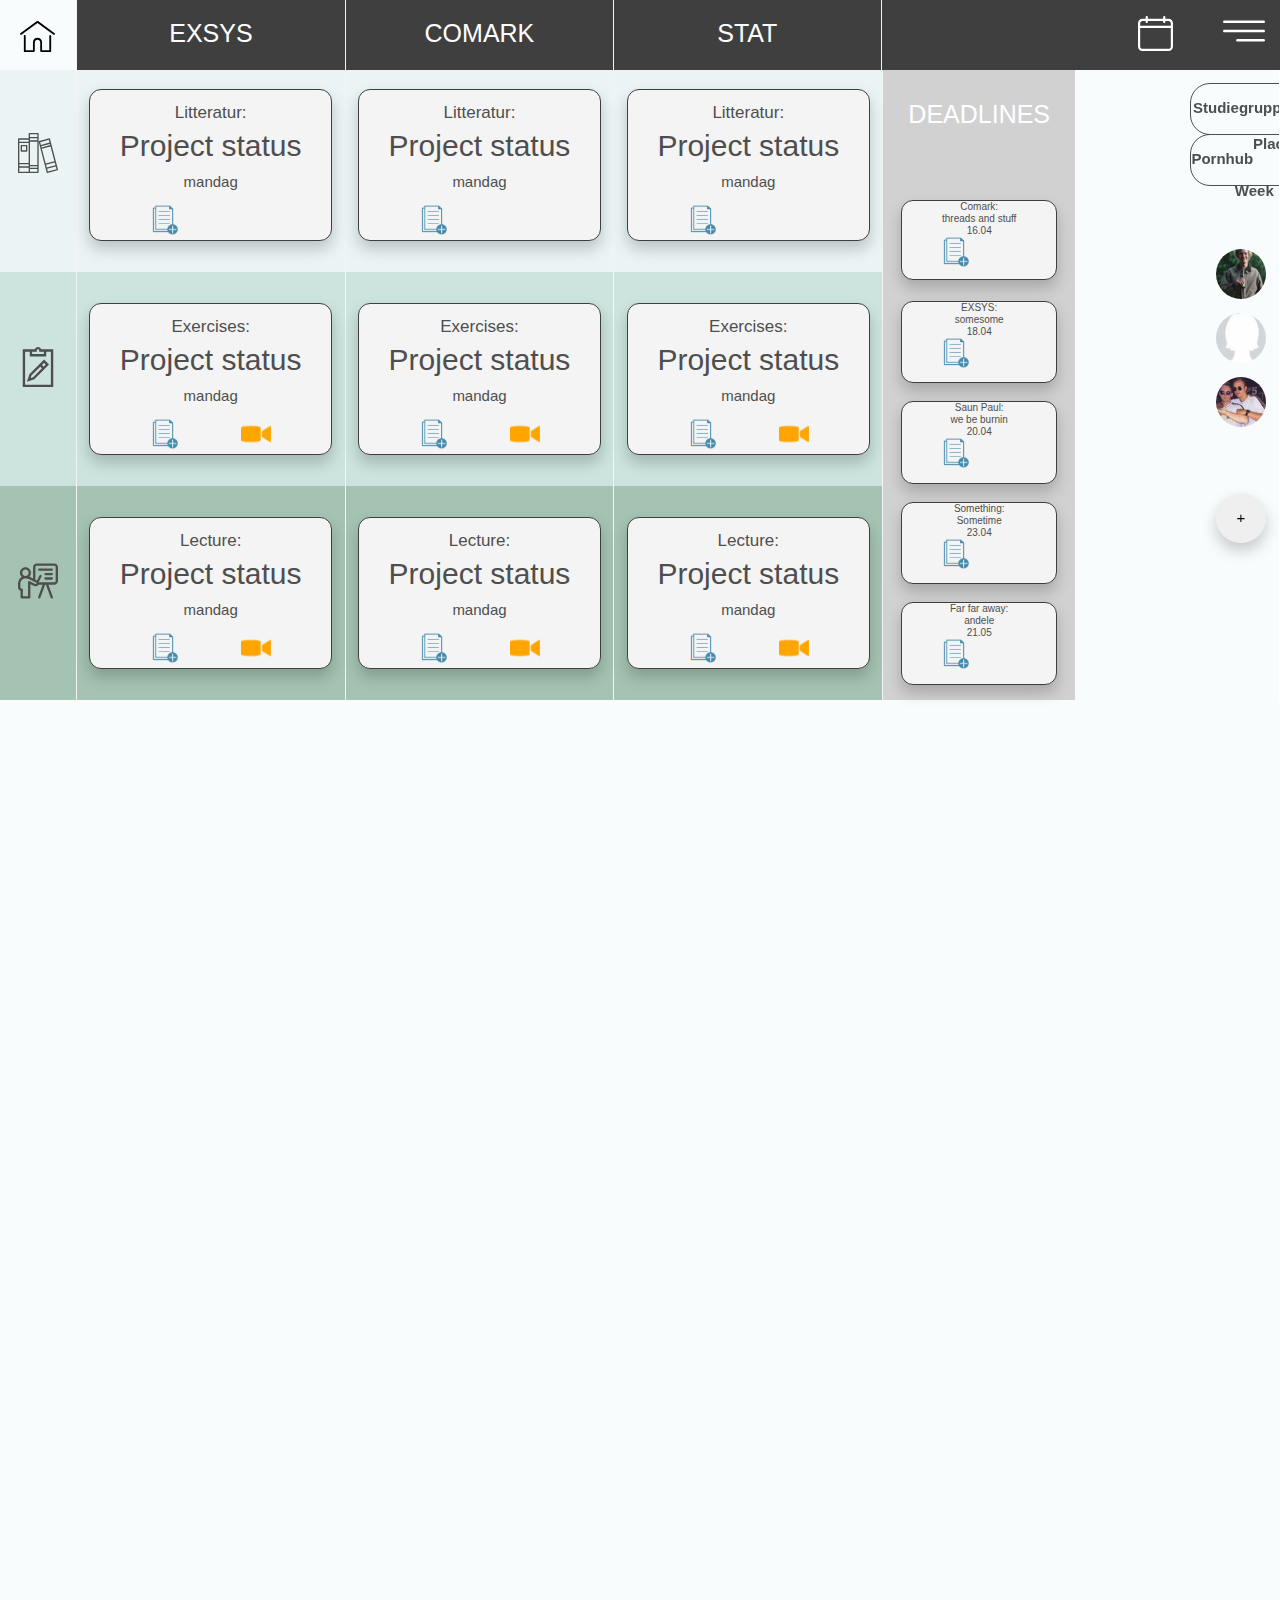
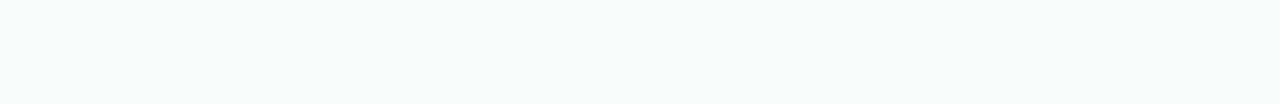
==== commit 7f04a230: "merged" ====
--- a/index.html
+++ b/index.html
@@ -222,56 +222,42 @@
                 <div class="documentbutton"></div>
             </div>
         </div>
-<<<<<<< HEAD
-
-        <div class="bund">
-            Placeholder
-        </div>
-
-=======
-        <!--
-        <div class="Chat Chat0">
-        </div>
->>>>>>> 6fac6bc03d32839d151b97b0165abacaf359f6f5
+
         <div class="Chat Chat1">
         </div>
         <div class="Chat Chat2">
         </div>
         <div class="Chat Chat3">
         </div>
-        
+
         <div class="Chat"> </div>
 
         <div class="Chat 4">
             <button class="ChatButton" type="button" onclick="addChat()">+</button>
         </div>
-            <div id="myDropdown3" class="dropdown-content3">
-                <a href="#">Add new chat</a>
-            </div>
-       
+        <div id="myDropdown3" class="dropdown-content3">
+            <a href="#">Add new chat</a>
+        </div>
+
         <div class="scroll"> </div>
 
-<<<<<<< HEAD
-        <div class="Groups"> 
+        <div class="Groups">
             <p>Studiegruppe</p>
         </div>
-        <div class="Groups Groups1"> 
+        <div class="Groups Groups1">
             <p>Pornhub</p>
-=======
-        <div class="kalenderfremogtilbage">
-            <div id="back"></div>
-            <div id="Weeknumber"> Week 17 </div>
-            <div id="front"></div>
-        </div>
-
-
-
-        <div class="bund">
-            Placeholder
->>>>>>> 6fac6bc03d32839d151b97b0165abacaf359f6f5
-        </div>
-
+            <div class="kalenderfremogtilbage">
+                <div id="back"></div>
+                <div id="Weeknumber"> Week 17 </div>
+                <div id="front"></div>
+            </div>
+            <div class="bund">
+                Placeholder
+            </div>
+
+        </div>
     </div>
 </body>
 
+
 </html>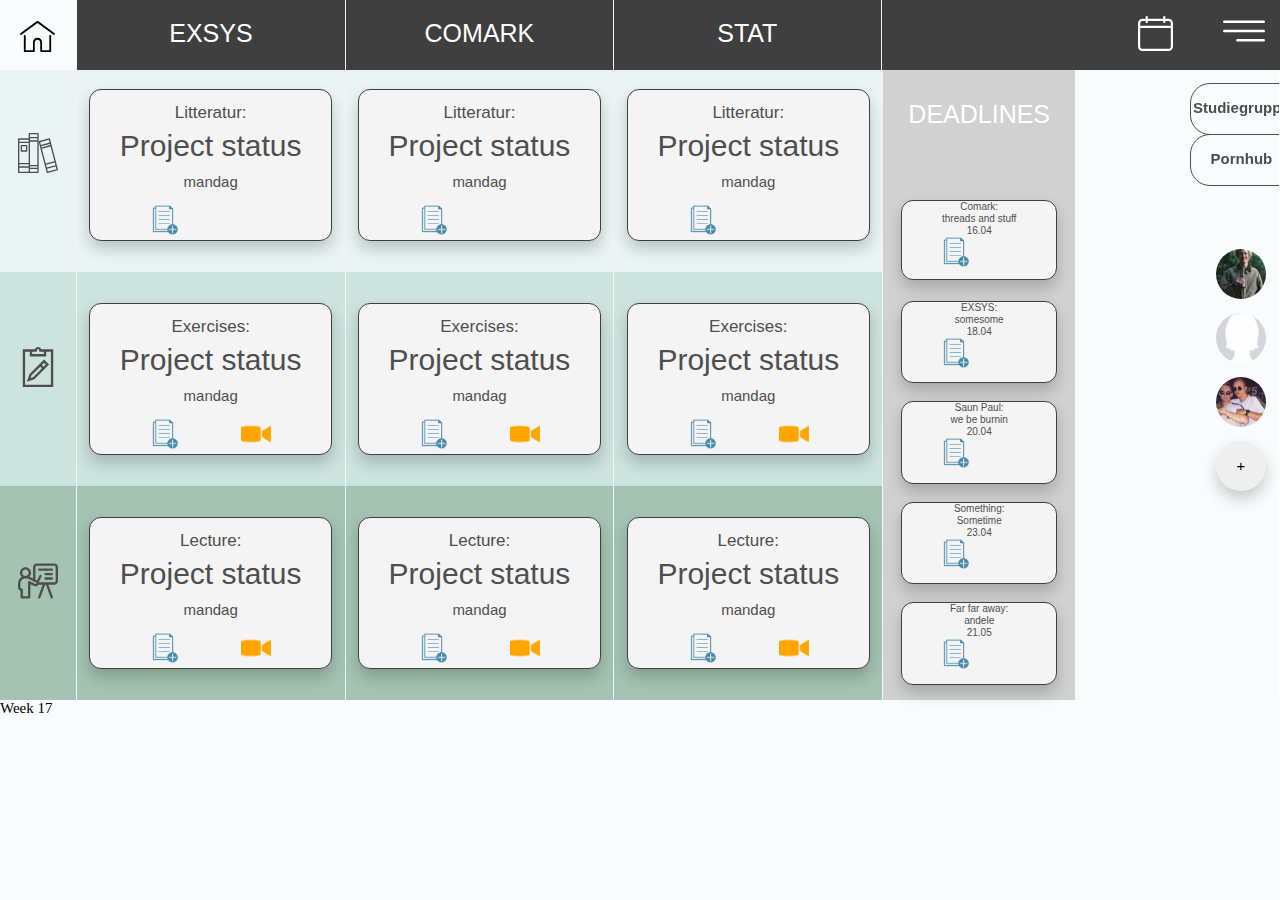
==== commit 45f11092: "næla" ====
--- a/index.html
+++ b/index.html
@@ -230,31 +230,25 @@
         <div class="Chat Chat3">
         </div>
 
-        <div class="Chat"> </div>
-
-        <div class="Chat 4">
+        <div class="Chat Chat4">
             <button class="ChatButton" type="button" onclick="addChat()">+</button>
         </div>
         <div id="myDropdown3" class="dropdown-content3">
             <a href="#">Add new chat</a>
         </div>
 
-        <div class="scroll"> </div>
-
         <div class="Groups">
             <p>Studiegruppe</p>
         </div>
         <div class="Groups Groups1">
             <p>Pornhub</p>
-            <div class="kalenderfremogtilbage">
-                <div id="back"></div>
-                <div id="Weeknumber"> Week 17 </div>
-                <div id="front"></div>
-            </div>
-            <div class="bund">
-                Placeholder
-            </div>
-
+            
+
+        </div>
+        <div class="kalenderfremogtilbage">
+            <div id="back"></div>
+            <div id="Weeknumber"> Week 17 </div>
+            <div id="front"></div>
         </div>
     </div>
 </body>
--- a/grid.css
+++ b/grid.css
@@ -369,10 +369,13 @@
       margin-top: 30%;
      
       }
+
+.Chat4{
+  margin-top: 35%;
+}
     
 
     .ChatButton{
-    margin-top: 500px; 
     line-height: 0.8em;
     color: black;
     border:0px;
